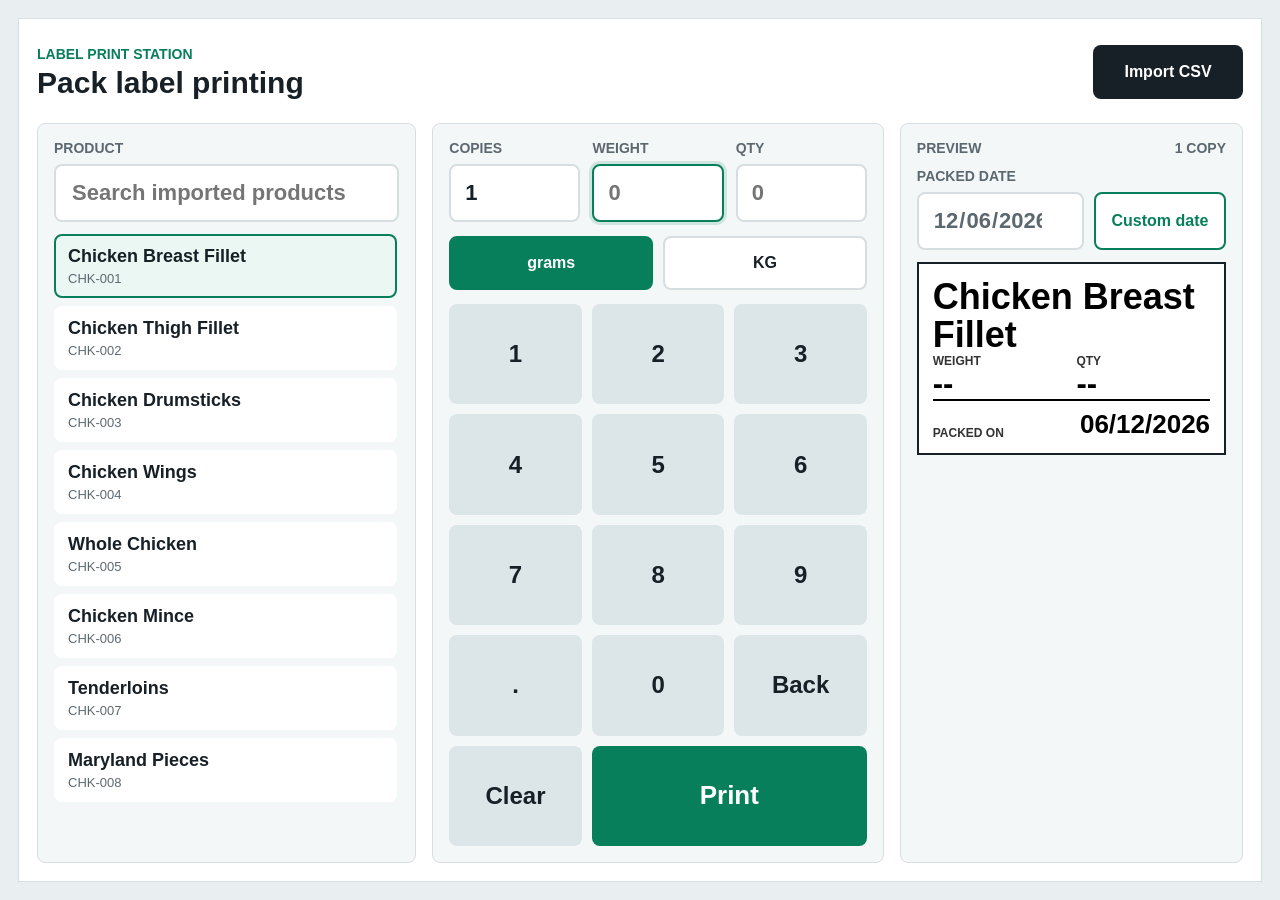
==== index.html @ 01fd6705 "Add files via upload" ====
<!doctype html>
<html lang="en">
  <head>
    <meta charset="utf-8">
    <meta name="viewport" content="width=device-width, initial-scale=1">
    <title>Label Print Station</title>
    <link rel="stylesheet" href="styles.css">
  </head>
  <body>
    <main class="app-shell">
      <section class="workspace" aria-label="Label printing controls">
        <header class="topbar">
          <div>
            <p class="eyebrow">Label Print Station</p>
            <h1>Pack label printing</h1>
          </div>
          <label class="import-button">
            Import CSV
            <input id="productImport" type="file" accept=".csv,text/csv">
          </label>
        </header>

        <div class="main-grid">
          <section class="product-panel" aria-label="Products">
            <label class="field-label" for="productSearch">Product</label>
            <input id="productSearch" class="search-input" type="search" placeholder="Search imported products" autocomplete="off">
            <div id="productList" class="product-list" role="listbox" aria-label="Imported products"></div>
          </section>

          <section class="entry-panel" aria-label="Label inputs">
            <div class="field-grid">
              <label class="touch-field">
                <span>Copies</span>
                <input id="copiesInput" class="keypad-target" inputmode="numeric" type="text" value="1" readonly>
              </label>
              <label class="touch-field">
                <span>Weight</span>
                <input id="weightInput" class="keypad-target" inputmode="decimal" type="text" value="" placeholder="0" readonly>
              </label>
              <label class="touch-field">
                <span>QTY</span>
                <input id="qtyInput" class="keypad-target" inputmode="numeric" type="text" value="" placeholder="0" readonly>
              </label>
            </div>

            <div class="unit-row" role="group" aria-label="Weight unit">
              <button id="gramsButton" class="unit-button is-active" type="button" data-unit="grams">grams</button>
              <button id="kgButton" class="unit-button" type="button" data-unit="KG">KG</button>
            </div>

            <section class="keypad" aria-label="Onscreen keypad">
              <button type="button" data-key="1">1</button>
              <button type="button" data-key="2">2</button>
              <button type="button" data-key="3">3</button>
              <button type="button" data-key="4">4</button>
              <button type="button" data-key="5">5</button>
              <button type="button" data-key="6">6</button>
              <button type="button" data-key="7">7</button>
              <button type="button" data-key="8">8</button>
              <button type="button" data-key="9">9</button>
              <button type="button" data-key=".">.</button>
              <button type="button" data-key="0">0</button>
              <button type="button" data-action="back">Back</button>
              <button class="wide" type="button" data-action="clear">Clear</button>
              <button class="wide primary" id="printButton" type="button">Print</button>
            </section>
          </section>

          <section class="preview-panel" aria-label="Label preview">
            <div class="preview-header">
              <span>Preview</span>
              <span id="copySummary">1 copy</span>
            </div>
            <div class="packed-date-control">
              <label class="touch-field" for="packedDateInput">
                <span>Packed date</span>
                <input id="packedDateInput" type="date" disabled>
              </label>
              <button id="packedDateToggle" class="date-toggle-button" type="button">Custom date</button>
            </div>
            <div class="label-preview">
              <div class="label-product" id="previewProduct">Select a product</div>
              <div class="label-meta">
                <div>
                  <span>WEIGHT</span>
                  <strong id="previewWeight">--</strong>
                </div>
                <div>
                  <span>QTY</span>
                  <strong id="previewQty">--</strong>
                </div>
              </div>
              <div class="packed-row">
                <span>PACKED ON</span>
                <strong id="packedDate"></strong>
              </div>
            </div>
          </section>
        </div>
      </section>
    </main>

    <div id="printArea" aria-hidden="true"></div>
    <script src="app.js"></script>
  </body>
</html>
---- styles.css ----
:root {
  color-scheme: light;
  --ink: #172026;
  --muted: #5c6870;
  --line: #d7dee2;
  --surface: #ffffff;
  --panel: #f4f7f8;
  --accent: #087f5b;
  --accent-dark: #056647;
  --warning: #b95d12;
}

* {
  box-sizing: border-box;
}

body {
  margin: 0;
  min-height: 100vh;
  color: var(--ink);
  background: #e9eef0;
  font-family: Arial, Helvetica, sans-serif;
}

button,
input {
  font: inherit;
}

.app-shell {
  min-height: 100vh;
  padding: 18px;
}

.workspace {
  min-height: calc(100vh - 36px);
  display: flex;
  flex-direction: column;
  gap: 16px;
  padding: 18px;
  background: var(--surface);
  border: 1px solid var(--line);
}

.topbar {
  display: flex;
  align-items: center;
  justify-content: space-between;
  gap: 16px;
  min-height: 70px;
}

.eyebrow {
  margin: 0 0 4px;
  color: var(--accent);
  font-size: 14px;
  font-weight: 700;
  text-transform: uppercase;
}

h1 {
  margin: 0;
  font-size: 30px;
  line-height: 1.1;
  letter-spacing: 0;
}

.import-button {
  position: relative;
  display: inline-flex;
  align-items: center;
  justify-content: center;
  min-width: 150px;
  min-height: 54px;
  padding: 0 18px;
  color: #fff;
  background: var(--ink);
  border-radius: 8px;
  font-weight: 700;
  cursor: pointer;
}

.import-button input {
  position: absolute;
  inset: 0;
  opacity: 0;
  cursor: pointer;
}

.main-grid {
  flex: 1;
  display: grid;
  grid-template-columns: minmax(260px, 1.05fr) minmax(360px, 1.25fr) minmax(280px, 0.95fr);
  gap: 16px;
  min-height: 0;
}

.product-panel,
.entry-panel,
.preview-panel {
  min-width: 0;
  padding: 16px;
  background: var(--panel);
  border: 1px solid var(--line);
  border-radius: 8px;
}

.product-panel {
  display: flex;
  flex-direction: column;
  min-height: 0;
}

.field-label,
.touch-field span {
  display: block;
  margin-bottom: 8px;
  color: var(--muted);
  font-size: 14px;
  font-weight: 700;
  text-transform: uppercase;
}

.search-input,
.touch-field input {
  width: 100%;
  min-height: 58px;
  border: 2px solid var(--line);
  border-radius: 8px;
  background: #fff;
  color: var(--ink);
  font-size: 22px;
  font-weight: 700;
}

.search-input {
  padding: 0 16px;
  margin-bottom: 12px;
}

.touch-field input {
  padding: 0 14px;
  cursor: pointer;
}

.touch-field input.is-active {
  border-color: var(--accent);
  box-shadow: 0 0 0 3px rgba(8, 127, 91, 0.15);
}

.product-list {
  overflow: auto;
  display: grid;
  gap: 8px;
  padding-right: 2px;
}

.product-option {
  width: 100%;
  min-height: 62px;
  padding: 10px 12px;
  text-align: left;
  background: #fff;
  border: 2px solid transparent;
  border-radius: 8px;
  color: var(--ink);
  cursor: pointer;
}

.product-option strong,
.product-option span {
  display: block;
  overflow: hidden;
  text-overflow: ellipsis;
  white-space: nowrap;
}

.product-option strong {
  font-size: 18px;
}

.product-option span {
  margin-top: 4px;
  color: var(--muted);
  font-size: 13px;
}

.product-option.is-selected {
  border-color: var(--accent);
  background: #eaf7f2;
}

.entry-panel {
  display: flex;
  flex-direction: column;
  gap: 14px;
}

.field-grid {
  display: grid;
  grid-template-columns: repeat(3, minmax(0, 1fr));
  gap: 12px;
}

.unit-row {
  display: grid;
  grid-template-columns: 1fr 1fr;
  gap: 10px;
}

.unit-button {
  min-height: 54px;
  border: 2px solid var(--line);
  border-radius: 8px;
  background: #fff;
  color: var(--ink);
  font-weight: 800;
  cursor: pointer;
}

.unit-button.is-active {
  border-color: var(--accent);
  color: #fff;
  background: var(--accent);
}

.packed-date-control {
  display: grid;
  grid-template-columns: minmax(0, 1fr) 132px;
  align-items: end;
  gap: 10px;
}

.packed-date-control input:disabled {
  color: var(--muted);
  opacity: 1;
}

.date-toggle-button {
  min-height: 58px;
  border: 2px solid var(--accent);
  border-radius: 8px;
  background: #fff;
  color: var(--accent);
  font-weight: 800;
  cursor: pointer;
}

.date-toggle-button.is-active {
  color: #fff;
  background: var(--warning);
  border-color: var(--warning);
}

.keypad {
  flex: 1;
  display: grid;
  grid-template-columns: repeat(3, 1fr);
  gap: 10px;
  min-height: 330px;
}

.keypad button {
  min-height: 58px;
  border: 0;
  border-radius: 8px;
  background: #dce5e8;
  color: var(--ink);
  font-size: 24px;
  font-weight: 800;
  cursor: pointer;
}

.keypad button:active,
.product-option:active,
.unit-button:active,
.date-toggle-button:active,
.import-button:active {
  transform: translateY(1px);
}

.keypad .wide {
  grid-column: span 1;
}

.keypad .primary {
  grid-column: span 2;
  color: #fff;
  background: var(--accent);
  font-size: 26px;
}

.keypad .primary:hover,
.import-button:hover {
  background: var(--accent-dark);
}

.preview-panel {
  display: flex;
  flex-direction: column;
  gap: 12px;
}

.preview-header {
  display: flex;
  align-items: center;
  justify-content: space-between;
  gap: 10px;
  color: var(--muted);
  font-size: 14px;
  font-weight: 700;
  text-transform: uppercase;
}

.label-preview,
.print-label {
  width: 100%;
  aspect-ratio: 100 / 48;
  display: flex;
  flex-direction: column;
  justify-content: space-between;
  padding: 4.5%;
  background: #fff;
  border: 2px solid var(--ink);
  color: #000;
}

.label-product {
  min-height: 38%;
  display: flex;
  align-items: flex-start;
  font-size: clamp(22px, 3.2vw, 36px);
  font-weight: 900;
  line-height: 1.05;
  overflow-wrap: anywhere;
}

.label-meta {
  display: grid;
  grid-template-columns: 1fr 1fr;
  gap: 10px;
}

.label-meta span,
.packed-row span {
  display: block;
  font-size: 12px;
  font-weight: 800;
  color: #333;
}

.label-meta strong {
  display: block;
  font-size: clamp(20px, 2.7vw, 31px);
  line-height: 1;
}

.packed-row {
  display: flex;
  align-items: end;
  justify-content: space-between;
  gap: 12px;
  border-top: 2px solid #000;
  padding-top: 8px;
}

.packed-row strong {
  font-size: clamp(18px, 2.2vw, 26px);
}

#printArea {
  display: none;
}

@media (max-width: 980px) {
  .app-shell {
    padding: 10px;
  }

  .workspace {
    min-height: calc(100vh - 20px);
    padding: 12px;
  }

  .main-grid {
    grid-template-columns: 1fr;
  }

  .product-list {
    max-height: 260px;
  }

  .field-grid {
    grid-template-columns: repeat(3, minmax(0, 1fr));
  }
}

@media (max-height: 820px) and (min-width: 981px) {
  .app-shell {
    height: 100vh;
    min-height: 0;
    padding: 6px;
  }

  .workspace {
    min-height: 0;
    height: calc(100vh - 12px);
    gap: 10px;
    padding: 12px;
  }

  .topbar {
    min-height: 54px;
  }

  h1 {
    font-size: 25px;
  }

  .product-panel,
  .entry-panel,
  .preview-panel {
    padding: 12px;
  }

  .search-input,
  .touch-field input,
  .unit-button,
  .date-toggle-button,
  .keypad button {
    min-height: 50px;
  }

  .keypad {
    min-height: 270px;
    gap: 8px;
  }
}

@media (max-width: 640px) {
  .topbar {
    align-items: stretch;
    flex-direction: column;
  }

  h1 {
    font-size: 25px;
  }

  .import-button {
    width: 100%;
  }

  .field-grid {
    grid-template-columns: 1fr;
  }

  .packed-date-control {
    grid-template-columns: 1fr;
  }
}

@page {
  size: 100mm 48mm;
  margin: 0;
}

@media print {
  html,
  body {
    width: 100mm;
    margin: 0;
    background: #fff;
  }

  .app-shell {
    display: none;
  }

  #printArea {
    display: block;
  }

  .print-label {
    width: 100mm;
    height: 48mm;
    aspect-ratio: auto;
    page-break-after: always;
    break-after: page;
    border: 0;
  }

  .print-label:last-child {
    page-break-after: auto;
    break-after: auto;
  }

  .print-label .label-product {
    font-size: 21pt;
  }

  .print-label .label-meta strong {
    font-size: 18pt;
  }

  .print-label .packed-row strong {
    font-size: 15pt;
  }
}
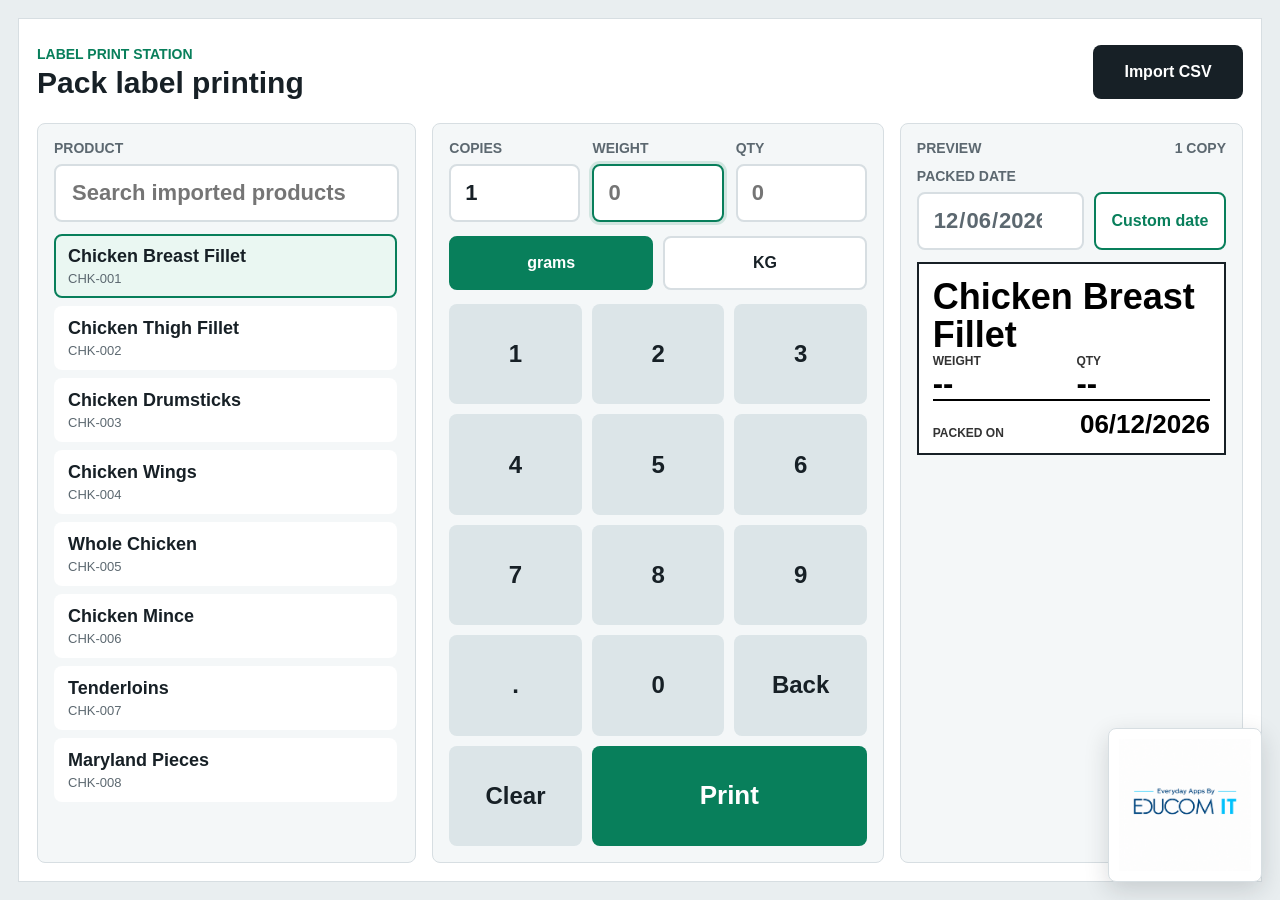
==== commit 8ddc2114: "logo" ====
--- a/index.html
+++ b/index.html
@@ -100,6 +100,10 @@
       </section>
     </main>
 
+    <a class="partner-logo-link" href="https://www.educomit.com.au" target="_blank" rel="noopener noreferrer" aria-label="Visit Educom IT">
+      <img src="assets/educom-it-logo.png" alt="Educom IT">
+    </a>
+
     <div id="printArea" aria-hidden="true"></div>
     <script src="app.js"></script>
   </body>
--- a/styles.css
+++ b/styles.css
@@ -368,6 +368,34 @@
   font-size: clamp(18px, 2.2vw, 26px);
 }
 
+.partner-logo-link {
+  position: fixed;
+  right: 18px;
+  bottom: 18px;
+  z-index: 20;
+  display: inline-flex;
+  width: clamp(110px, 12vw, 170px);
+  aspect-ratio: 1;
+  align-items: center;
+  justify-content: center;
+  padding: 10px;
+  background: #fff;
+  border: 1px solid var(--line);
+  border-radius: 8px;
+  box-shadow: 0 8px 24px rgba(23, 32, 38, 0.16);
+}
+
+.partner-logo-link img {
+  display: block;
+  width: 100%;
+  height: auto;
+}
+
+.partner-logo-link:focus-visible {
+  outline: 3px solid var(--accent);
+  outline-offset: 3px;
+}
+
 #printArea {
   display: none;
 }
@@ -458,6 +486,13 @@
   .packed-date-control {
     grid-template-columns: 1fr;
   }
+
+  .partner-logo-link {
+    right: 10px;
+    bottom: 10px;
+    width: 96px;
+    padding: 7px;
+  }
 }
 
 @page {
@@ -474,6 +509,10 @@
   }
 
   .app-shell {
+    display: none;
+  }
+
+  .partner-logo-link {
     display: none;
   }
 
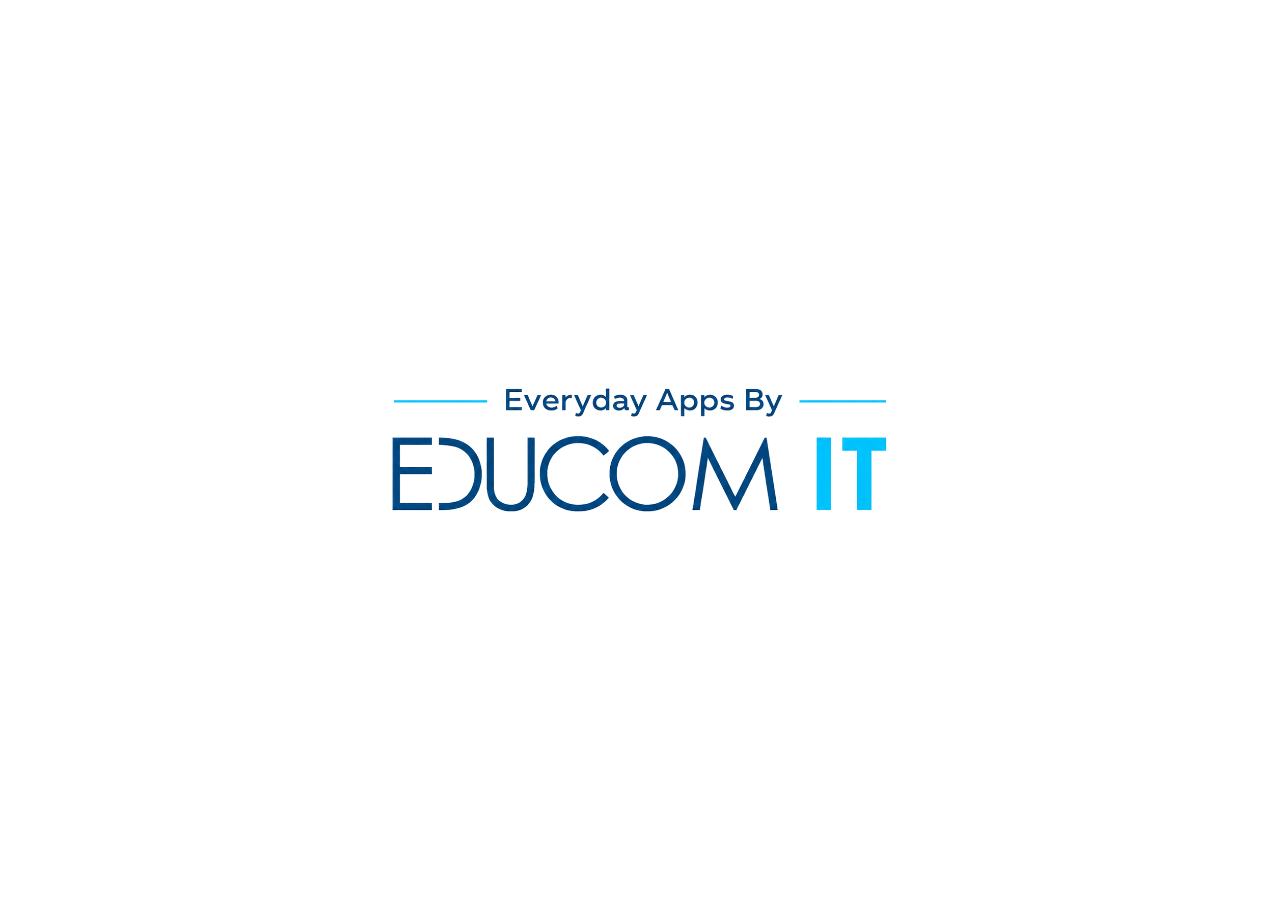
==== commit fc1b1a0a: "repo change" ====
--- a/index.html
+++ b/index.html
@@ -3,108 +3,12 @@
   <head>
     <meta charset="utf-8">
     <meta name="viewport" content="width=device-width, initial-scale=1">
-    <title>Label Print Station</title>
-    <link rel="stylesheet" href="styles.css">
+    <title>Apps</title>
+    <link rel="stylesheet" href="root.css">
   </head>
   <body>
-    <main class="app-shell">
-      <section class="workspace" aria-label="Label printing controls">
-        <header class="topbar">
-          <div>
-            <p class="eyebrow">Label Print Station</p>
-            <h1>Pack label printing</h1>
-          </div>
-          <label class="import-button">
-            Import CSV
-            <input id="productImport" type="file" accept=".csv,text/csv">
-          </label>
-        </header>
-
-        <div class="main-grid">
-          <section class="product-panel" aria-label="Products">
-            <label class="field-label" for="productSearch">Product</label>
-            <input id="productSearch" class="search-input" type="search" placeholder="Search imported products" autocomplete="off">
-            <div id="productList" class="product-list" role="listbox" aria-label="Imported products"></div>
-          </section>
-
-          <section class="entry-panel" aria-label="Label inputs">
-            <div class="field-grid">
-              <label class="touch-field">
-                <span>Copies</span>
-                <input id="copiesInput" class="keypad-target" inputmode="numeric" type="text" value="1" readonly>
-              </label>
-              <label class="touch-field">
-                <span>Weight</span>
-                <input id="weightInput" class="keypad-target" inputmode="decimal" type="text" value="" placeholder="0" readonly>
-              </label>
-              <label class="touch-field">
-                <span>QTY</span>
-                <input id="qtyInput" class="keypad-target" inputmode="numeric" type="text" value="" placeholder="0" readonly>
-              </label>
-            </div>
-
-            <div class="unit-row" role="group" aria-label="Weight unit">
-              <button id="gramsButton" class="unit-button is-active" type="button" data-unit="grams">grams</button>
-              <button id="kgButton" class="unit-button" type="button" data-unit="KG">KG</button>
-            </div>
-
-            <section class="keypad" aria-label="Onscreen keypad">
-              <button type="button" data-key="1">1</button>
-              <button type="button" data-key="2">2</button>
-              <button type="button" data-key="3">3</button>
-              <button type="button" data-key="4">4</button>
-              <button type="button" data-key="5">5</button>
-              <button type="button" data-key="6">6</button>
-              <button type="button" data-key="7">7</button>
-              <button type="button" data-key="8">8</button>
-              <button type="button" data-key="9">9</button>
-              <button type="button" data-key=".">.</button>
-              <button type="button" data-key="0">0</button>
-              <button type="button" data-action="back">Back</button>
-              <button class="wide" type="button" data-action="clear">Clear</button>
-              <button class="wide primary" id="printButton" type="button">Print</button>
-            </section>
-          </section>
-
-          <section class="preview-panel" aria-label="Label preview">
-            <div class="preview-header">
-              <span>Preview</span>
-              <span id="copySummary">1 copy</span>
-            </div>
-            <div class="packed-date-control">
-              <label class="touch-field" for="packedDateInput">
-                <span>Packed date</span>
-                <input id="packedDateInput" type="date" disabled>
-              </label>
-              <button id="packedDateToggle" class="date-toggle-button" type="button">Custom date</button>
-            </div>
-            <div class="label-preview">
-              <div class="label-product" id="previewProduct">Select a product</div>
-              <div class="label-meta">
-                <div>
-                  <span>WEIGHT</span>
-                  <strong id="previewWeight">--</strong>
-                </div>
-                <div>
-                  <span>QTY</span>
-                  <strong id="previewQty">--</strong>
-                </div>
-              </div>
-              <div class="packed-row">
-                <span>PACKED ON</span>
-                <strong id="packedDate"></strong>
-              </div>
-            </div>
-          </section>
-        </div>
-      </section>
+    <main class="logo-page" aria-label="Apps">
+      <img src="assets/educom-it-logo.png" alt="Educom IT">
     </main>
-
-    <a class="partner-logo-link" href="https://www.educomit.com.au" target="_blank" rel="noopener noreferrer" aria-label="Visit Educom IT">
-      <img src="assets/educom-it-logo.png" alt="Educom IT">
-    </a>
-
-    <div id="printArea" aria-hidden="true"></div>
-    <script src="app.js"></script>
   </body>
 </html>
--- a/root.css
+++ b/root.css
@@ -0,0 +1,27 @@
+:root {
+  color-scheme: light;
+}
+
+* {
+  box-sizing: border-box;
+}
+
+body {
+  margin: 0;
+  min-height: 100vh;
+  background: #fff;
+  font-family: Arial, Helvetica, sans-serif;
+}
+
+.logo-page {
+  min-height: 100vh;
+  display: grid;
+  place-items: center;
+  padding: 32px;
+}
+
+.logo-page img {
+  display: block;
+  width: min(72vw, 520px);
+  height: auto;
+}
